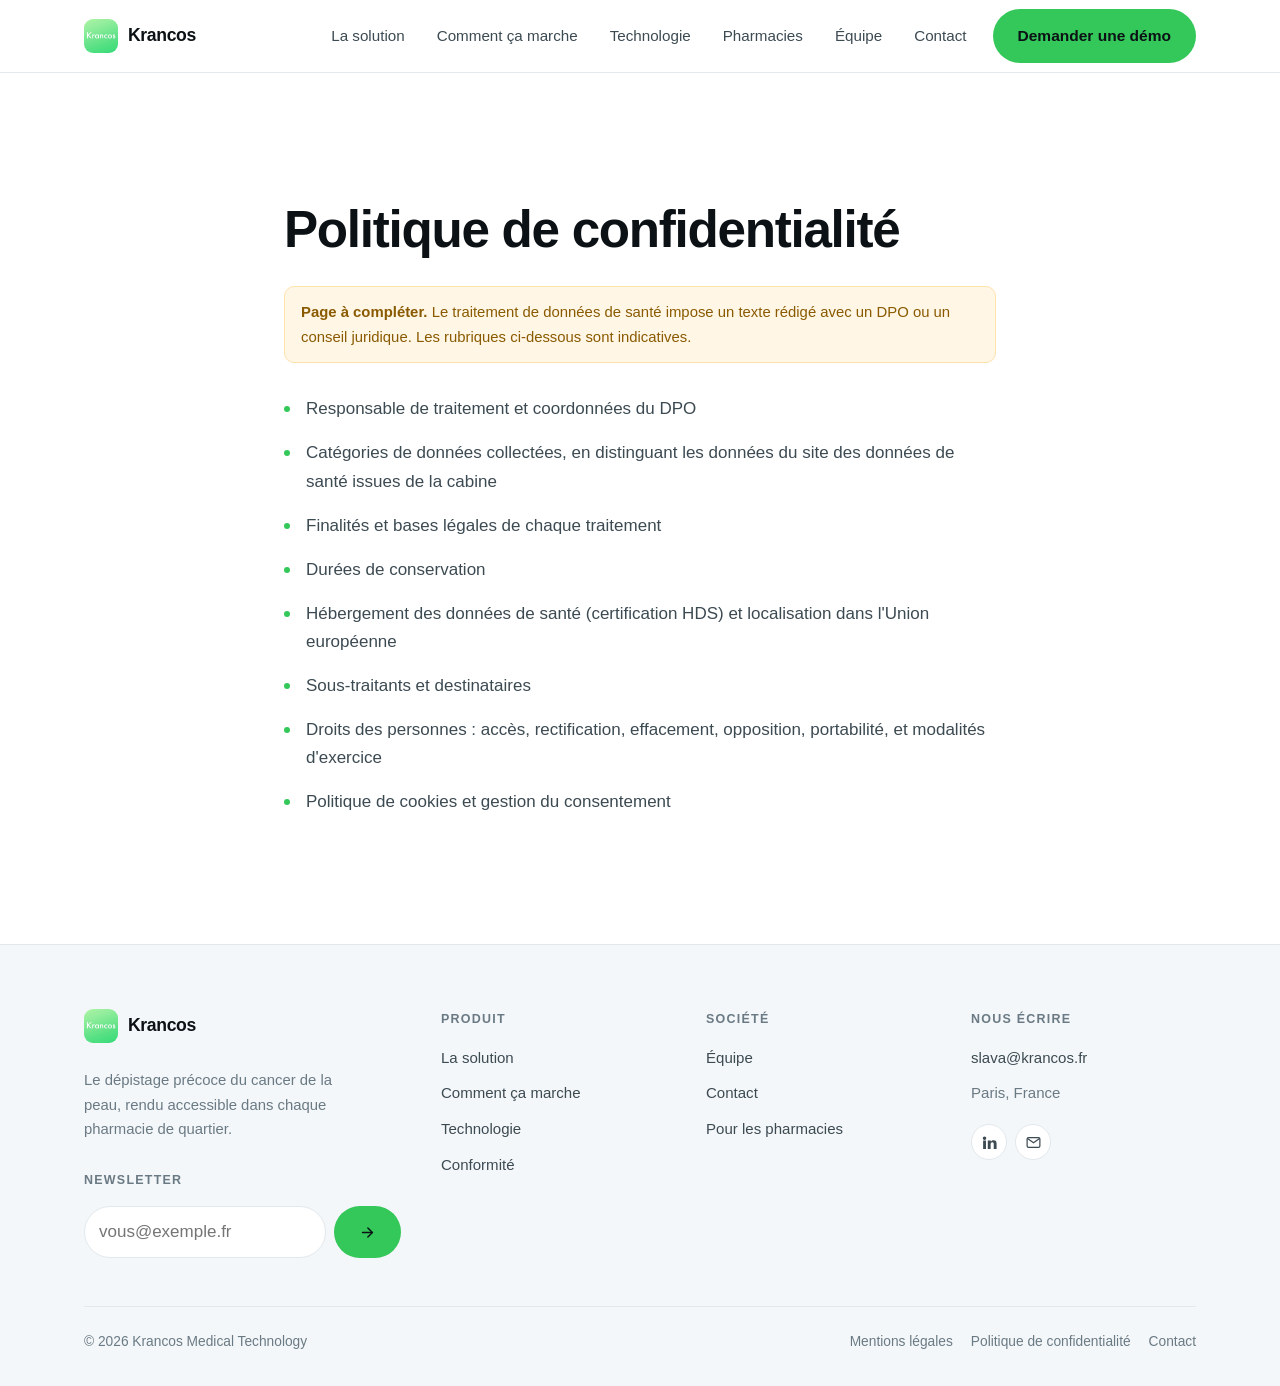
==== confidentialite.html @ 79fe3eb1 "Initial commit" ====
<!DOCTYPE html>
<html lang="fr">
<head>
<meta charset="UTF-8">
<meta name="viewport" content="width=device-width, initial-scale=1">
<title>Politique de confidentialité | Krancos</title>
<meta name="robots" content="noindex">
<link rel="icon" href="assets/logo.png">
<link rel="stylesheet" href="css/styles.css">
</head>
<body>

<a class="skip-link" href="#main">Aller au contenu principal</a>
<div id="site-nav"></div>

<main id="main">
  <section class="section">
    <div class="shell prose">
      <h1 class="title--page">Politique de confidentialité</h1>

      <p class="alert alert--warn" style="margin-top:28px">
        <strong>Page à compléter.</strong> Le traitement de données de santé
        impose un texte rédigé avec un DPO ou un conseil juridique. Les
        rubriques ci-dessous sont indicatives.
      </p>

      <ul>
        <li>Responsable de traitement et coordonnées du DPO</li>
        <li>
          Catégories de données collectées, en distinguant les données du site
          des données de santé issues de la cabine
        </li>
        <li>Finalités et bases légales de chaque traitement</li>
        <li>Durées de conservation</li>
        <li>
          Hébergement des données de santé (certification HDS) et localisation
          dans l'Union européenne
        </li>
        <li>Sous-traitants et destinataires</li>
        <li>
          Droits des personnes : accès, rectification, effacement, opposition,
          portabilité, et modalités d'exercice
        </li>
        <li>Politique de cookies et gestion du consentement</li>
      </ul>
    </div>
  </section>
</main>

<div id="site-footer"></div>
<script src="js/site.js"></script>
</body>
</html>
---- css/styles.css ----
/* ==========================================================================
   Krancos — feuille de styles
   Palette : blanc + argent/graphite + vert Krancos (#34C759)
   ========================================================================== */

/* --------------------------------------------------------------------------
   Système chromatique : blanc + argent/graphite + vert Krancos.

   Trois plans seulement :
     - clair    : blanc, texte encre
     - argent   : #f4f7f9, respiration entre deux blocs
     - profond  : graphite froid, texte argent, vert utilisable EN TEXTE

   Le vert #34C759 ne fait que 2,2:1 sur blanc : sur fond clair il reste un
   aplat. Sur graphite il monte à 8,6:1 et devient enfin du texte.
   -------------------------------------------------------------------------- */

:root {
  /* --- Marque --- */
  --krancos-green: #34c759;
  --krancos-green-bright: #4ad46c;
  --krancos-green-dark: #23a344;
  --krancos-green-tint: #eaf9ee;
  --accent: #0a7f4b;              /* émeraude, 5,06:1 sur blanc */

  /* --- Plan clair --- */
  --white: #ffffff;
  --ink: #0b1114;
  --ink-soft: #3c4a52;
  --ink-muted: #6a7a84;
  --line: #e2e8ec;
  --surface-alt: #f4f7f9;         /* argent froid */

  /* --- Plan profond --- */
  --deep: #0b1014;
  --deep-raised: #141c22;
  --silver-bright: #eaf0f4;       /* titres sur graphite */
  --silver: #c3ced7;              /* corps sur graphite */
  --silver-dim: #8f9ea9;          /* mentions secondaires */
  --silver-line: rgba(195, 206, 215, 0.14);
  --silver-line-strong: rgba(195, 206, 215, 0.26);

  /* --- Dégradés : lueur froide + filet métallique --- */
  --bloom: radial-gradient(115% 85% at 50% -12%, #1d2932 0%, #0b1014 62%);
  --sheen: linear-gradient(90deg, transparent, rgba(234,240,244,.5), transparent);
  --chrome: linear-gradient(180deg, rgba(255,255,255,.06), rgba(255,255,255,0));

  /* --- Typographie --- */
  --font-sans: ui-sans-serif, -apple-system, BlinkMacSystemFont, "Segoe UI",
    "Helvetica Neue", Arial, sans-serif;

  /* --- Rythme & formes --- */
  --radius-sm: 10px;
  --radius: 16px;
  --radius-lg: 28px;
  --radius-pill: 999px;

  --shell: 1160px;
  --gutter: 24px;

  --shadow-sm: 0 1px 2px rgba(11, 16, 20, 0.05);
  --shadow: 0 12px 32px -12px rgba(11, 16, 20, 0.16);

  --nav-h: 72px;
}

/* ==========================================================================
   Base
   ========================================================================== */

*,
*::before,
*::after {
  box-sizing: border-box;
}

html {
  scroll-behavior: smooth;
  scroll-padding-top: calc(var(--nav-h) + 16px);
  -webkit-text-size-adjust: 100%;
}

body {
  margin: 0;
  background: var(--white);
  color: var(--ink);
  font-family: var(--font-sans);
  font-size: 17px;
  line-height: 1.65;
  -webkit-font-smoothing: antialiased;
}

h1,
h2,
h3,
h4 {
  margin: 0;
  line-height: 1.12;
  letter-spacing: -0.025em;
  font-weight: 600;
}

h1 {
  font-size: clamp(2.35rem, 5.4vw, 4rem);
}
h2 {
  font-size: clamp(1.8rem, 3.6vw, 2.7rem);
}
h3 {
  font-size: 1.15rem;
  letter-spacing: -0.015em;
}

p {
  margin: 0;
}

a {
  color: inherit;
  text-decoration: none;
}

img {
  max-width: 100%;
  display: block;
}

button,
input,
textarea,
select {
  font: inherit;
  color: inherit;
}

:focus-visible {
  outline: 2px solid var(--ink);
  outline-offset: 3px;
  border-radius: 4px;
}

/* ==========================================================================
   Primitives de mise en page
   ========================================================================== */

.shell {
  width: 100%;
  max-width: var(--shell);
  margin-inline: auto;
  padding-inline: var(--gutter);
}

.section {
  padding-block: clamp(72px, 10vw, 128px);
}

.section--alt {
  background: var(--surface-alt);
  border-block: 1px solid var(--line);
}

.section--flush {
  padding-top: 0;
}

.section__head {
  max-width: 660px;
  margin-bottom: 56px;
}

.section__head--center {
  margin-inline: auto;
  text-align: center;
}

.section__head--center .lede {
  margin-inline: auto;
}

.eyebrow {
  display: inline-flex;
  align-items: center;
  gap: 8px;
  font-size: 0.78rem;
  font-weight: 600;
  letter-spacing: 0.1em;
  text-transform: uppercase;
  color: var(--ink);
  background: var(--krancos-green-tint);
  border-radius: var(--radius-pill);
  padding: 6px 14px;
  margin-bottom: 20px;
}

.lede {
  margin-top: 20px;
  font-size: 1.1rem;
  color: var(--ink-soft);
  max-width: 62ch;
}

.lede--sm {
  font-size: 0.95rem;
}

.muted {
  color: var(--ink-muted);
}

.link-green {
  color: var(--ink);
  font-weight: 600;
}

.title--sm {
  font-size: clamp(1.5rem, 2.8vw, 2rem);
}

.title--page {
  font-size: clamp(2.1rem, 4.4vw, 3.2rem);
}

/* ==========================================================================
   Boutons
   ========================================================================== */

.btn {
  display: inline-flex;
  align-items: center;
  justify-content: center;
  gap: 8px;
  padding: 13px 24px;
  border-radius: var(--radius-pill);
  border: 1px solid transparent;
  font-size: 0.97rem;
  font-weight: 600;
  cursor: pointer;
  transition: transform 0.18s ease, background-color 0.18s ease,
    border-color 0.18s ease, box-shadow 0.18s ease;
}

.btn:hover {
  transform: translateY(-1px);
}

.btn:active {
  transform: translateY(0);
}

.btn--primary {
  background: var(--krancos-green);
  color: var(--ink);
}

.btn--primary:hover {
  background: var(--krancos-green-dark);
}

.btn--ghost {
  background: var(--white);
  color: var(--ink);
  border-color: var(--line);
}

.btn--ghost:hover {
  border-color: var(--krancos-green);
  color: var(--ink);
}

.btn--onDark {
  background: var(--krancos-green);
  color: var(--deep);
}

.btn--onDark:hover {
  background: var(--krancos-green-bright);
}

/* Bouton secondaire posé sur l'aplat vert : texte encre, pas blanc. */
.btn--outlineLight {
  background: transparent;
  color: var(--silver-bright);
  border-color: var(--silver-line-strong);
}

.btn--outlineLight:hover {
  background: rgba(234, 240, 244, 0.07);
  border-color: var(--silver);
  color: var(--silver-bright);
}

/* ==========================================================================
   Navigation
   ========================================================================== */

.nav {
  position: sticky;
  top: 0;
  z-index: 50;
  background: rgba(255, 255, 255, 0.82);
  backdrop-filter: saturate(180%) blur(14px);
  border-bottom: 1px solid var(--line);
}

.nav__inner {
  height: var(--nav-h);
  display: flex;
  align-items: center;
  gap: 24px;
}

.nav__brand {
  display: inline-flex;
  align-items: center;
  gap: 10px;
  font-weight: 600;
  letter-spacing: -0.02em;
  font-size: 1.1rem;
  margin-right: auto;
}

.nav__logo {
  width: 34px;
  height: 34px;
  border-radius: 9px;
  object-fit: cover;
}

.nav__links {
  display: flex;
  align-items: center;
  gap: 4px;
  list-style: none;
  margin: 0;
  padding: 0;
}

.nav__link {
  display: block;
  padding: 9px 14px;
  border-radius: var(--radius-pill);
  font-size: 0.95rem;
  font-weight: 500;
  color: var(--ink-soft);
  transition: color 0.15s ease, background-color 0.15s ease;
}

.nav__link:hover {
  color: var(--ink);
  background: var(--surface-alt);
}

.nav__link[aria-current="page"] {
  color: var(--ink);
  background: var(--krancos-green-tint);
}

.nav__cta {
  margin-left: 8px;
}

.nav__toggle {
  display: none;
  width: 42px;
  height: 42px;
  align-items: center;
  justify-content: center;
  flex-direction: column;
  background: var(--white);
  border: 1px solid var(--line);
  border-radius: 12px;
  cursor: pointer;
}

.nav__toggleBar {
  display: block;
  width: 17px;
  height: 1.5px;
  background: var(--ink);
  border-radius: 2px;
  transition: transform 0.2s ease, opacity 0.2s ease;
}

.nav__toggleBar + .nav__toggleBar {
  margin-top: 4px;
}

.nav__toggle[aria-expanded="true"] .nav__toggleBar:nth-child(1) {
  transform: translateY(5.5px) rotate(45deg);
}
.nav__toggle[aria-expanded="true"] .nav__toggleBar:nth-child(2) {
  opacity: 0;
}
.nav__toggle[aria-expanded="true"] .nav__toggleBar:nth-child(3) {
  transform: translateY(-5.5px) rotate(-45deg);
}

@media (max-width: 900px) {
  .nav__toggle {
    display: inline-flex;
  }

  .nav__links {
    position: absolute;
    top: var(--nav-h);
    left: 0;
    right: 0;
    flex-direction: column;
    align-items: stretch;
    gap: 2px;
    padding: 14px var(--gutter) 22px;
    background: var(--white);
    border-bottom: 1px solid var(--line);
    box-shadow: var(--shadow);
    transform: translateY(-8px);
    opacity: 0;
    visibility: hidden;
    transition: opacity 0.18s ease, transform 0.18s ease, visibility 0.18s;
  }

  .nav__links[data-open="true"] {
    transform: translateY(0);
    opacity: 1;
    visibility: visible;
  }

  .nav__link {
    padding: 12px 14px;
  }

  .nav__cta {
    margin-left: 0;
    margin-top: 8px;
  }
}

/* ==========================================================================
   Hero
   ========================================================================== */

.hero {
  position: relative;
  overflow: hidden;
  padding-block: clamp(64px, 9vw, 116px) clamp(72px, 10vw, 120px);
  background: var(--white);
}

.hero__grid {
  display: grid;
  grid-template-columns: 1.05fr 0.95fr;
  gap: clamp(40px, 6vw, 76px);
  align-items: center;
}

.hero__title span {
  color: var(--ink);
}

.hero__sub {
  margin-top: 24px;
  font-size: 1.15rem;
  color: var(--ink-soft);
  max-width: 54ch;
}

.hero__actions {
  display: flex;
  flex-wrap: wrap;
  gap: 12px;
  margin-top: 36px;
}

.hero__points {
  display: flex;
  flex-wrap: wrap;
  gap: 10px 22px;
  margin: 36px 0 0;
  padding: 0;
  list-style: none;
  font-size: 0.93rem;
  color: var(--ink-muted);
}

.hero__point {
  display: inline-flex;
  align-items: center;
  gap: 8px;
}

/* Visuel : représentation abstraite de la cabine et du scan. */
/* Photo de la cabine, posée directement sur le blanc du hero. */
.hero__visual {
  position: relative;
  display: flex;
  justify-content: center;
  align-items: flex-end;
}

.hero__cabin {
  position: relative;
  width: 100%;
  max-width: 430px;
  height: auto;
}

/* Halo froid : rappelle l'éclairage LED de la cabine. */
.hero__visual::before {
  content: "";
  position: absolute;
  bottom: 8%;
  width: 78%;
  aspect-ratio: 1;
  border-radius: 50%;
  background: radial-gradient(circle, rgba(126, 158, 178, 0.20), transparent 62%);
  filter: blur(26px);
}

.hero__badge {
  position: absolute;
  bottom: 6px;
  left: 0;
  right: 0;
  margin-inline: auto;
  width: max-content;
  max-width: 100%;
  display: flex;
  align-items: center;
  gap: 12px;
  padding: 14px 16px;
  border-radius: var(--radius);
  background: rgba(255, 255, 255, 0.92);
  backdrop-filter: blur(8px);
  border: 1px solid var(--line);
  box-shadow: var(--shadow-sm);
  font-size: 0.88rem;
}

.hero__badgeDot {
  width: 9px;
  height: 9px;
  border-radius: 50%;
  background: var(--krancos-green);
  flex: none;
}

@media (max-width: 900px) {
  .hero__grid {
    grid-template-columns: 1fr;
  }

  .hero__visual {
    order: -1;
  }

  .hero__cabin {
    max-width: 320px;
  }
}

@media (prefers-reduced-motion: reduce) {
  html {
    scroll-behavior: auto;
  }
}

/* ==========================================================================
   Grilles & cartes
   ========================================================================== */

.grid {
  display: grid;
  gap: 20px;
}

.grid--3 {
  grid-template-columns: repeat(3, 1fr);
}
.grid--4 {
  grid-template-columns: repeat(4, 1fr);
}

@media (max-width: 900px) {
  .grid--3,
  .grid--4 {
    grid-template-columns: repeat(2, 1fr);
  }
}

@media (max-width: 620px) {
  .grid--3,
  .grid--4 {
    grid-template-columns: 1fr;
  }
}

.card {
  background: var(--white);
  border: 1px solid var(--line);
  border-radius: var(--radius);
  padding: 28px;
  transition: border-color 0.18s ease, transform 0.18s ease,
    box-shadow 0.18s ease;
}

.card:hover {
  border-color: rgba(52, 199, 89, 0.45);
  transform: translateY(-2px);
  box-shadow: var(--shadow);
}

.card__title {
  margin-bottom: 10px;
}

.card__body {
  color: var(--ink-soft);
  font-size: 0.97rem;
}

.icon {
  width: 44px;
  height: 44px;
  border-radius: 13px;
  display: grid;
  place-items: center;
  background: var(--krancos-green-tint);
  color: var(--ink);
  margin-bottom: 18px;
}

/* --- Statistiques --- */

.stat {
  padding: 28px;
  border-radius: var(--radius);
  background: var(--white);
  border: 1px solid var(--line);
}

.stat__value {
  font-size: clamp(2.1rem, 4vw, 2.9rem);
  font-weight: 600;
  letter-spacing: -0.035em;
  color: var(--ink);
  line-height: 1;
}

.stat__label {
  margin-top: 12px;
  font-size: 0.94rem;
  color: var(--ink-soft);
}

.footnote {
  margin-top: 28px;
  font-size: 0.83rem;
  color: var(--ink-muted);
  max-width: 70ch;
}

/* ==========================================================================
   Étapes
   ========================================================================== */

.steps {
  display: grid;
  grid-template-columns: repeat(4, 1fr);
  gap: 20px;
}

@media (max-width: 900px) {
  .steps {
    grid-template-columns: repeat(2, 1fr);
  }
}

@media (max-width: 620px) {
  .steps {
    grid-template-columns: 1fr;
  }
}

.step {
  position: relative;
  padding: 30px 26px;
  border-radius: var(--radius);
  background: var(--white);
  border: 1px solid var(--line);
}

.step__num {
  display: grid;
  place-items: center;
  width: 36px;
  height: 36px;
  border-radius: 50%;
  background: var(--krancos-green);
  color: var(--white);
  font-size: 0.9rem;
  font-weight: 600;
  margin-bottom: 18px;
}

.step__title {
  margin-bottom: 10px;
}

.step__body {
  font-size: 0.95rem;
  color: var(--ink-soft);
}

/* Connecteur entre les étapes (desktop uniquement). */
.step:not(:last-child)::after {
  content: "";
  position: absolute;
  top: 48px;
  right: -13px;
  width: 6px;
  height: 6px;
  border-top: 1.5px solid var(--line);
  border-right: 1.5px solid var(--line);
  transform: rotate(45deg);
}

@media (max-width: 900px) {
  .step::after {
    display: none;
  }
}

/* ==========================================================================
   Blocs en deux colonnes
   ========================================================================== */

.split {
  display: grid;
  grid-template-columns: 1fr 1fr;
  gap: clamp(36px, 5vw, 72px);
  align-items: center;
}

@media (max-width: 900px) {
  .split {
    grid-template-columns: 1fr;
  }
}

.featureList {
  list-style: none;
  margin: 36px 0 0;
  padding: 0;
  display: grid;
  gap: 18px;
}

.featureList li {
  display: grid;
  grid-template-columns: 26px 1fr;
  gap: 14px;
  align-items: start;
}

.featureList strong {
  display: block;
  font-weight: 600;
  margin-bottom: 3px;
}

.featureList span {
  color: var(--ink-soft);
  font-size: 0.96rem;
}

.check {
  width: 24px;
  height: 24px;
  border-radius: 50%;
  background: var(--krancos-green-tint);
  color: var(--ink);
  display: grid;
  place-items: center;
  margin-top: 2px;
}

.specPanel {
  border-radius: var(--radius-lg);
  border: 1px solid var(--line);
  background: var(--white);
  box-shadow: var(--shadow);
  overflow: hidden;
}

.specPanel__head {
  padding: 20px 26px;
  background: var(--surface-alt);
  border-bottom: 1px solid var(--line);
  font-size: 0.8rem;
  font-weight: 600;
  letter-spacing: 0.09em;
  text-transform: uppercase;
  color: var(--ink-muted);
}

.specPanel dl {
  margin: 0;
}

.specRow {
  display: flex;
  justify-content: space-between;
  align-items: baseline;
  gap: 20px;
  padding: 17px 26px;
  font-size: 0.95rem;
}

.specRow + .specRow {
  border-top: 1px solid var(--line);
}

.specRow dt {
  color: var(--ink-muted);
}

.specRow dd {
  margin: 0;
  font-weight: 500;
  text-align: right;
}

/* ==========================================================================
   Bandeau vert
   ========================================================================== */

.band {
  position: relative;
  overflow: hidden;
  background: var(--deep);
  background-image: var(--bloom);
  color: var(--silver-bright);
  border: 1px solid var(--silver-line);
  border-radius: var(--radius-lg);
  padding: clamp(40px, 6vw, 68px);
}

/* Filet métallique sur l'arête haute. */
.band::before {
  content: "";
  position: absolute;
  inset: 0 0 auto;
  height: 1px;
  background: var(--sheen);
}

.band h2 {
  max-width: 20ch;
}

.band p {
  margin-top: 18px;
  max-width: 56ch;
  color: var(--silver);
}

.band__actions {
  display: flex;
  flex-wrap: wrap;
  gap: 12px;
  margin-top: 32px;
}

/* ==========================================================================
   Formulaires
   ========================================================================== */

.form {
  display: grid;
  gap: 18px;
}

.field {
  display: grid;
  gap: 7px;
}

.field label {
  font-size: 0.9rem;
  font-weight: 500;
}

.field input,
.field textarea,
.field select {
  width: 100%;
  padding: 12px 14px;
  border: 1px solid var(--line);
  border-radius: var(--radius-sm);
  background: var(--white);
  transition: border-color 0.15s ease, box-shadow 0.15s ease;
}

.field input:focus,
.field textarea:focus,
.field select:focus {
  outline: none;
  border-color: var(--krancos-green);
  box-shadow: 0 0 0 3px rgba(52, 199, 89, 0.16);
}

.field textarea {
  min-height: 140px;
  resize: vertical;
}

.field__hint {
  font-size: 0.82rem;
  color: var(--ink-muted);
}

.formRow {
  display: grid;
  grid-template-columns: 1fr 1fr;
  gap: 18px;
}

@media (max-width: 620px) {
  .formRow {
    grid-template-columns: 1fr;
  }
}

.formCard {
  background: var(--white);
  border: 1px solid var(--line);
  border-radius: var(--radius-lg);
  padding: clamp(26px, 4vw, 40px);
  box-shadow: var(--shadow);
}

.alert {
  padding: 13px 16px;
  border-radius: var(--radius-sm);
  font-size: 0.93rem;
}

.alert--ok {
  background: var(--krancos-green-tint);
  color: var(--ink);
  border: 1px solid var(--krancos-green-tint-strong);
}

.alert--warn {
  background: #fff6e5;
  color: #8a5a00;
  border: 1px solid #ffe3ad;
}

/* ==========================================================================
   Équipe
   ========================================================================== */

.team {
  display: grid;
  grid-template-columns: repeat(3, 1fr);
  gap: clamp(28px, 4vw, 48px);
}

@media (max-width: 900px) {
  .team {
    grid-template-columns: 1fr;
    max-width: 380px;
    margin-inline: auto;
  }
}

.member {
  text-align: center;
}

/* Gabarit d'image rond — y déposer la photo du membre. */
.member__photo {
  width: min(220px, 62vw);
  aspect-ratio: 1 / 1;
  margin: 0 auto 24px;
  border-radius: 50%;
  overflow: hidden;
  background: var(--krancos-green-tint);
  border: 1px solid rgba(52, 199, 89, 0.3);
  display: grid;
  place-items: center;
}

.member__photo img {
  width: 100%;
  height: 100%;
  object-fit: cover;
}

.member__name {
  font-size: 1.45rem;
  font-weight: 650;
  letter-spacing: -0.025em;
  color: var(--accent);
}

/* Fonction en pastille verte : texte encre sur aplat (9,5:1). */
.member__role {
  display: inline-block;
  margin-top: 12px;
  padding: 6px 18px;
  border-radius: var(--radius-pill);
  background: var(--krancos-green);
  color: var(--ink);
  font-size: 0.95rem;
  font-weight: 700;
  letter-spacing: 0.14em;
  text-transform: uppercase;
}

/* Lignes de parcours sous chaque membre, précédées de leur icône. */
.member__creds {
  list-style: none;
  margin: 22px 0 0;
  padding: 0;
  display: grid;
  gap: 9px;
  font-size: 0.96rem;
  color: var(--ink-soft);
}

.member__creds li {
  display: flex;
  align-items: center;
  justify-content: center;
  gap: 9px;
}

.member__creds svg {
  flex: none;
  color: var(--ink-muted);
}

/* Formation : icône mise en avant dans le vert d'accent. */
.member__creds .is-edu svg {
  color: var(--accent);
}

.member__creds sup {
  font-size: 0.7em;
  line-height: 0;
}

/* Renvois des astérisques (ICP, UdS). */
.team__notes {
  display: flex;
  flex-wrap: wrap;
  justify-content: center;
  gap: 6px 24px;
  margin-top: 56px;
  font-size: 0.83rem;
  color: var(--ink-muted);
}

.team__notes sup {
  font-size: 0.8em;
  line-height: 0;
}

/* ==========================================================================
   En-tête des sous-pages
   ========================================================================== */

.pageHead {
  padding-block: clamp(56px, 8vw, 96px) clamp(40px, 5vw, 64px);
  background: var(--surface-alt);
  border-bottom: 1px solid var(--line);
}

/* --- Pages légales --- */

.prose {
  max-width: 760px;
}

.prose ul {
  list-style: none;
  margin: 32px 0 0;
  padding: 0;
  display: grid;
  gap: 16px;
  color: var(--ink-soft);
}

.prose ul li {
  display: grid;
  grid-template-columns: 8px 1fr;
  gap: 14px;
  align-items: start;
}

.prose ul li::before {
  content: "";
  width: 6px;
  height: 6px;
  border-radius: 50%;
  background: var(--krancos-green);
  margin-top: 11px;
}

/* ==========================================================================
   Pied de page
   ========================================================================== */

.footer {
  background: var(--surface-alt);
  border-top: 1px solid var(--line);
  padding-block: 64px 32px;
}

.footer__grid {
  display: grid;
  grid-template-columns: 1.4fr 1fr 1fr 1fr;
  gap: 40px;
}

@media (max-width: 900px) {
  .footer__grid {
    grid-template-columns: 1fr 1fr;
  }
}

@media (max-width: 620px) {
  .footer__grid {
    grid-template-columns: 1fr;
  }
}

.footer__brand {
  display: inline-flex;
  align-items: center;
  gap: 10px;
  font-weight: 600;
  font-size: 1.1rem;
  letter-spacing: -0.02em;
}

.footer__blurb {
  margin-top: 16px;
  font-size: 0.93rem;
  color: var(--ink-muted);
  max-width: 34ch;
}

.footer__colTitle {
  font-size: 0.78rem;
  font-weight: 600;
  letter-spacing: 0.1em;
  text-transform: uppercase;
  color: var(--ink-muted);
  margin-bottom: 16px;
}

.footer__colTitle--spaced {
  margin-top: 28px;
}

.footer__list {
  list-style: none;
  margin: 0;
  padding: 0;
  display: grid;
  gap: 11px;
  font-size: 0.94rem;
}

.footer__list a {
  color: var(--ink-soft);
  transition: color 0.15s ease;
}

.footer__list a:hover {
  color: var(--ink);
}

.newsletter {
  display: flex;
  gap: 8px;
  margin-top: 14px;
  max-width: 360px;
}

.newsletter input {
  flex: 1;
  min-width: 0;
  padding: 11px 14px;
  border: 1px solid var(--line);
  border-radius: var(--radius-pill);
  background: var(--white);
}

.newsletter input:focus {
  outline: none;
  border-color: var(--krancos-green);
  box-shadow: 0 0 0 3px rgba(52, 199, 89, 0.16);
}

.footer__bottom {
  margin-top: 48px;
  padding-top: 24px;
  border-top: 1px solid var(--line);
  display: flex;
  flex-wrap: wrap;
  gap: 12px 24px;
  justify-content: space-between;
  align-items: center;
  font-size: 0.86rem;
  color: var(--ink-muted);
}

.footer__legal {
  display: flex;
  flex-wrap: wrap;
  gap: 18px;
  list-style: none;
  margin: 0;
  padding: 0;
}

.socials {
  display: flex;
  gap: 8px;
  margin-top: 18px;
}

.socials a {
  width: 36px;
  height: 36px;
  border-radius: 50%;
  display: grid;
  place-items: center;
  background: var(--white);
  border: 1px solid var(--line);
  color: var(--ink-soft);
  transition: color 0.15s ease, border-color 0.15s ease;
}

.socials a:hover {
  color: var(--ink);
  border-color: var(--krancos-green);
}

/* ==========================================================================
   Utilitaires
   ========================================================================== */

.sr-only {
  position: absolute;
  width: 1px;
  height: 1px;
  padding: 0;
  margin: -1px;
  overflow: hidden;
  clip: rect(0, 0, 0, 0);
  white-space: nowrap;
  border: 0;
}

.skip-link {
  position: absolute;
  left: 50%;
  transform: translate(-50%, -120%);
  z-index: 100;
  background: var(--krancos-green);
  color: var(--white);
  padding: 10px 18px;
  border-radius: 0 0 var(--radius-sm) var(--radius-sm);
  transition: transform 0.18s ease;
}

.skip-link:focus {
  transform: translate(-50%, 0);
}

/* ==========================================================================
   Plan profond — sections graphite
   Les composants (cartes, panneaux, étapes) héritent automatiquement de leur
   variante sombre : aucun balisage spécifique en dehors de .section--dark.
   ========================================================================== */

.section--dark {
  position: relative;
  background: var(--deep);
  background-image: var(--bloom);
  color: var(--silver);
  border-block: 1px solid var(--deep-raised);
}

/* Filets métalliques sur les arêtes : la signature « argent ». */
.section--dark::before,
.section--dark::after {
  content: "";
  position: absolute;
  left: 0;
  right: 0;
  height: 1px;
  background: var(--sheen);
}

.section--dark::before {
  top: 0;
}

.section--dark::after {
  bottom: 0;
  opacity: 0.5;
}

/* --- Typographie sur graphite --- */

.section--dark h2,
.section--dark h3,
.section--dark .stat__value,
.section--dark .member__name {
  color: var(--silver-bright);
}

.section--dark .lede,
.section--dark .card__body,
.section--dark .step__body,
.section--dark .stat__label,
.section--dark .featureList span {
  color: var(--silver);
}

.section--dark .footnote,
.section--dark .muted,
.section--dark .field__hint {
  color: var(--silver-dim);
}

/* Le vert devient enfin du texte : 8,6:1 sur graphite. */
.section--dark .eyebrow {
  color: var(--krancos-green);
  background: rgba(52, 199, 89, 0.12);
}

.section--dark .link-green {
  color: var(--krancos-green);
}

/* --- Surfaces surélevées --- */

.section--dark .card,
.section--dark .step,
.section--dark .stat,
.section--dark .specPanel,
.section--dark .formCard {
  background: var(--deep-raised);
  background-image: var(--chrome);
  border-color: var(--silver-line);
}

.section--dark .card:hover {
  border-color: rgba(52, 199, 89, 0.45);
  box-shadow: 0 16px 40px -20px rgba(0, 0, 0, 0.8);
}

.section--dark .specPanel__head {
  background: rgba(255, 255, 255, 0.03);
  border-bottom-color: var(--silver-line);
  color: var(--silver-dim);
}

.section--dark .specRow + .specRow {
  border-top-color: var(--silver-line);
}

.section--dark .specRow dt {
  color: var(--silver-dim);
}

.section--dark .specRow dd {
  color: var(--silver-bright);
}

/* --- Pastilles, icônes, puces --- */

.section--dark .icon,
.section--dark .check {
  background: rgba(52, 199, 89, 0.14);
  color: var(--krancos-green);
}

.section--dark .step__num {
  background: var(--krancos-green);
  color: var(--deep);
}

.section--dark .featureList strong {
  color: var(--silver-bright);
}

/* --- Contrôles --- */

.section--dark .btn--ghost {
  background: transparent;
  color: var(--silver-bright);
  border-color: var(--silver-line-strong);
}

.section--dark .btn--ghost:hover {
  border-color: var(--krancos-green);
  color: var(--krancos-green);
}

.section--dark .field input,
.section--dark .field textarea,
.section--dark .field select {
  background: rgba(0, 0, 0, 0.25);
  border-color: var(--silver-line-strong);
  color: var(--silver-bright);
}

/* --- Séparateur métallique autonome --- */

.rule {
  height: 1px;
  border: 0;
  margin: 0;
  background: linear-gradient(
    90deg,
    transparent,
    var(--line),
    transparent
  );
}
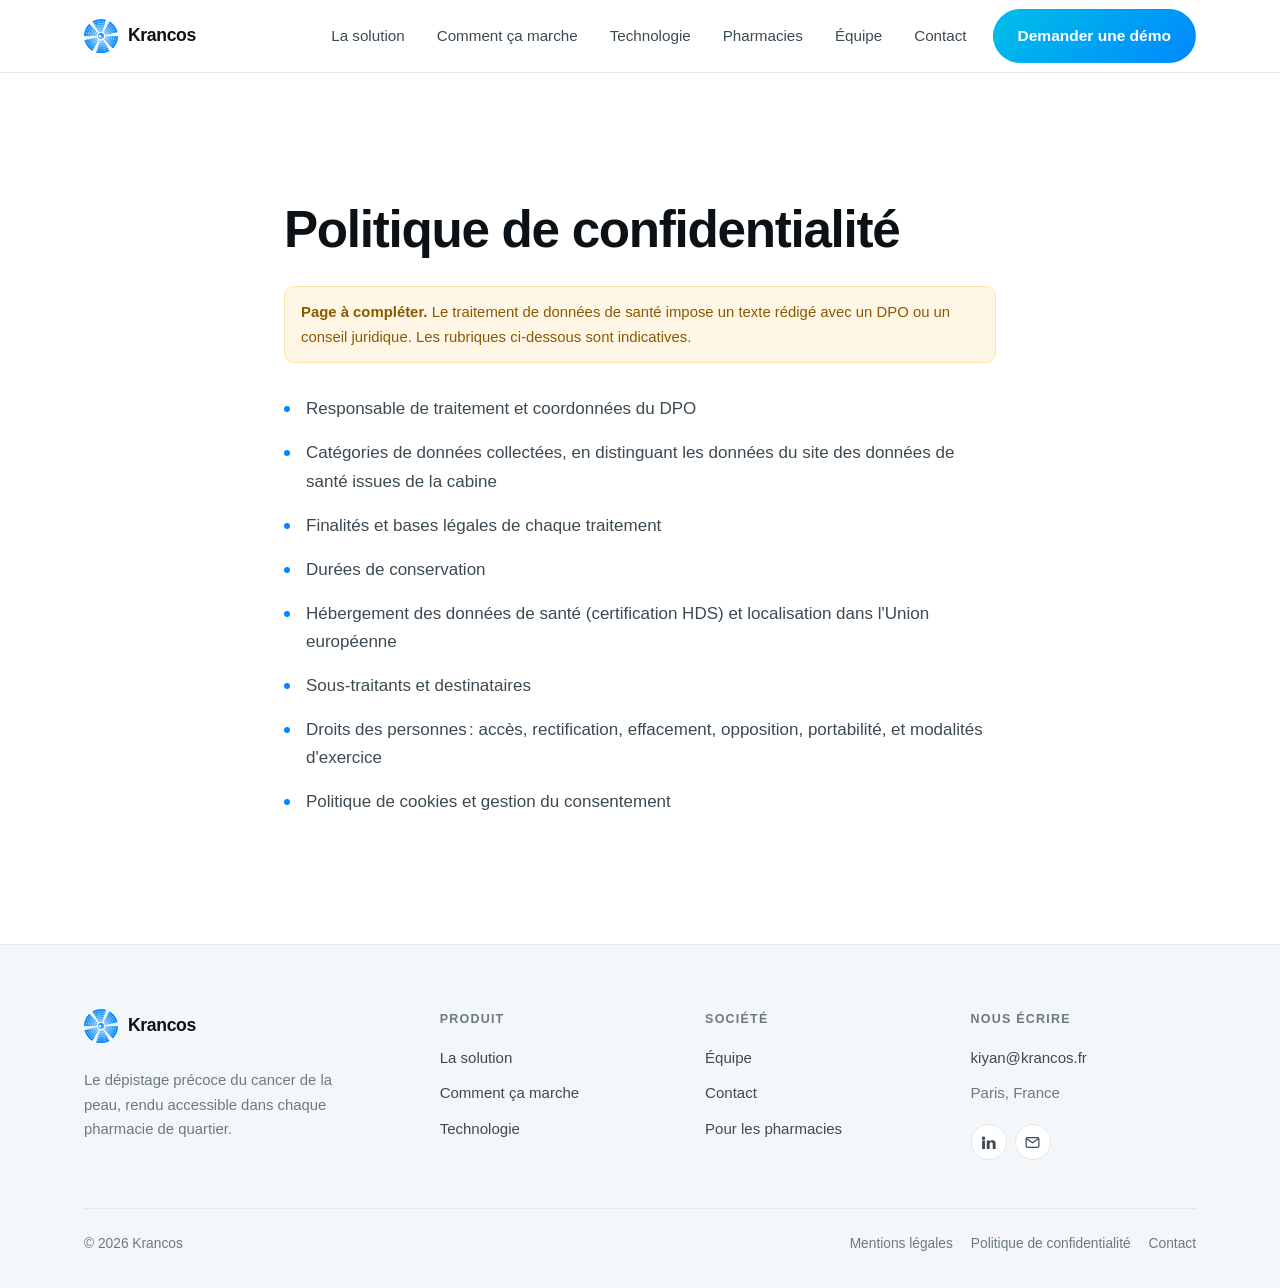
==== commit 79c63706: "Update" ====
--- a/confidentialite.html
+++ b/confidentialite.html
@@ -5,7 +5,6 @@
 <meta name="viewport" content="width=device-width, initial-scale=1">
 <title>Politique de confidentialité | Krancos</title>
 <meta name="robots" content="noindex">
-<link rel="icon" href="assets/logo.png">
 <link rel="stylesheet" href="css/styles.css">
 </head>
 <body>
@@ -38,7 +37,7 @@
         </li>
         <li>Sous-traitants et destinataires</li>
         <li>
-          Droits des personnes : accès, rectification, effacement, opposition,
+          Droits des personnes : accès, rectification, effacement, opposition,
           portabilité, et modalités d'exercice
         </li>
         <li>Politique de cookies et gestion du consentement</li>
--- a/css/styles.css
+++ b/css/styles.css
@@ -1,27 +1,35 @@
 /* ==========================================================================
    Krancos — feuille de styles
-   Palette : blanc + argent/graphite + vert Krancos (#34C759)
+   Palette : blanc + argent/graphite + bleu diagnostic -> cyan
    ========================================================================== */
 
 /* --------------------------------------------------------------------------
-   Système chromatique : blanc + argent/graphite + vert Krancos.
+   Système chromatique : blanc + argent/graphite + bleu diagnostic.
 
    Trois plans seulement :
      - clair    : blanc, texte encre
      - argent   : #f4f7f9, respiration entre deux blocs
-     - profond  : graphite froid, texte argent, vert utilisable EN TEXTE
-
-   Le vert #34C759 ne fait que 2,2:1 sur blanc : sur fond clair il reste un
-   aplat. Sur graphite il monte à 8,6:1 et devient enfin du texte.
+     - profond  : graphite froid bleuté, texte argent
+
+   Le dégradé de marque va du cyan au bleu (135deg). Il est identique
+   partout : bouton, numéro d'étape, pastille de fonction. La variante
+   --brand-gradient-deep ne sert qu'au survol.
    -------------------------------------------------------------------------- */
 
 :root {
-  /* --- Marque --- */
-  --krancos-green: #34c759;
-  --krancos-green-bright: #4ad46c;
-  --krancos-green-dark: #23a344;
-  --krancos-green-tint: #eaf9ee;
-  --accent: #0a7f4b;              /* émeraude, 5,06:1 sur blanc */
+  /* --- Marque : bleu diagnostic -> cyan ---
+     Reprend l'éclairage LED de la cabine. Les teintes vives servent aux
+     aplats et aux dégradés ; --brand-ink est la version texte sur blanc. */
+  --brand: #0088ff;
+  --brand-bright: #00c0e8;
+  --brand-deep: #0b6fd0;
+  --brand-ink: #0a63a8;
+  --brand-tint: #e9f4ff;   /* pastilles, icônes */
+  --brand-tint-strong: #cde6ff;
+
+  /* Le dégradé signature : balayage bleu -> cyan. */
+  --brand-gradient: linear-gradient(135deg, #00c0e8 0%, #0088ff 100%);
+  --brand-gradient-deep: linear-gradient(135deg, #009fc4 0%, #0b7ae6 100%);
 
   /* --- Plan clair --- */
   --white: #ffffff;
@@ -41,7 +49,7 @@
   --silver-line-strong: rgba(195, 206, 215, 0.26);
 
   /* --- Dégradés : lueur froide + filet métallique --- */
-  --bloom: radial-gradient(115% 85% at 50% -12%, #1d2932 0%, #0b1014 62%);
+  --bloom: radial-gradient(115% 85% at 50% -12%, #10283c 0%, #0a0f14 62%);
   --sheen: linear-gradient(90deg, transparent, rgba(234,240,244,.5), transparent);
   --chrome: linear-gradient(180deg, rgba(255,255,255,.06), rgba(255,255,255,0));
 
@@ -186,7 +194,7 @@
   letter-spacing: 0.1em;
   text-transform: uppercase;
   color: var(--ink);
-  background: var(--krancos-green-tint);
+  background: var(--brand-tint);
   border-radius: var(--radius-pill);
   padding: 6px 14px;
   margin-bottom: 20px;
@@ -207,7 +215,7 @@
   color: var(--ink-muted);
 }
 
-.link-green {
+.link-accent {
   color: var(--ink);
   font-weight: 600;
 }
@@ -248,12 +256,12 @@
 }
 
 .btn--primary {
-  background: var(--krancos-green);
-  color: var(--ink);
+  background: var(--brand-gradient);
+  color: var(--white);
 }
 
 .btn--primary:hover {
-  background: var(--krancos-green-dark);
+  background: var(--brand-gradient-deep);
 }
 
 .btn--ghost {
@@ -263,20 +271,20 @@
 }
 
 .btn--ghost:hover {
-  border-color: var(--krancos-green);
+  border-color: var(--brand);
   color: var(--ink);
 }
 
 .btn--onDark {
-  background: var(--krancos-green);
-  color: var(--deep);
+  background: var(--brand-gradient);
+  color: var(--white);
 }
 
 .btn--onDark:hover {
-  background: var(--krancos-green-bright);
-}
-
-/* Bouton secondaire posé sur l'aplat vert : texte encre, pas blanc. */
+  background: var(--brand-gradient-deep);
+}
+
+/* Bouton secondaire posé sur le graphite. */
 .btn--outlineLight {
   background: transparent;
   color: var(--silver-bright);
@@ -319,11 +327,11 @@
   margin-right: auto;
 }
 
+/* Marque circulaire : pas de rognage carré, l'image est contenue entière. */
 .nav__logo {
   width: 34px;
   height: 34px;
-  border-radius: 9px;
-  object-fit: cover;
+  object-fit: contain;
 }
 
 .nav__links {
@@ -352,7 +360,7 @@
 
 .nav__link[aria-current="page"] {
   color: var(--ink);
-  background: var(--krancos-green-tint);
+  background: var(--brand-tint);
 }
 
 .nav__cta {
@@ -470,6 +478,18 @@
   margin-top: 36px;
 }
 
+/* Mention de statut sous le hero : le dispositif n'est pas encore
+   commercialisé, la page ne doit pas laisser croire l'inverse. */
+.status {
+  margin-top: 28px;
+  padding-left: 13px;
+  border-left: 2px solid var(--brand);
+  font-size: 0.86rem;
+  line-height: 1.55;
+  color: var(--ink-muted);
+  max-width: 52ch;
+}
+
 .hero__points {
   display: flex;
   flex-wrap: wrap;
@@ -511,7 +531,7 @@
   width: 78%;
   aspect-ratio: 1;
   border-radius: 50%;
-  background: radial-gradient(circle, rgba(126, 158, 178, 0.20), transparent 62%);
+  background: radial-gradient(circle, rgba(0, 150, 220, 0.22), transparent 62%);
   filter: blur(26px);
 }
 
@@ -539,7 +559,7 @@
   width: 9px;
   height: 9px;
   border-radius: 50%;
-  background: var(--krancos-green);
+  background: var(--brand);
   flex: none;
 }
 
@@ -603,7 +623,7 @@
 }
 
 .card:hover {
-  border-color: rgba(52, 199, 89, 0.45);
+  border-color: rgba(0, 136, 255, 0.45);
   transform: translateY(-2px);
   box-shadow: var(--shadow);
 }
@@ -623,7 +643,7 @@
   border-radius: 13px;
   display: grid;
   place-items: center;
-  background: var(--krancos-green-tint);
+  background: var(--brand-tint);
   color: var(--ink);
   margin-bottom: 18px;
 }
@@ -694,7 +714,7 @@
   width: 36px;
   height: 36px;
   border-radius: 50%;
-  background: var(--krancos-green);
+  background: var(--brand-gradient);
   color: var(--white);
   font-size: 0.9rem;
   font-weight: 600;
@@ -776,7 +796,7 @@
   width: 24px;
   height: 24px;
   border-radius: 50%;
-  background: var(--krancos-green-tint);
+  background: var(--brand-tint);
   color: var(--ink);
   display: grid;
   place-items: center;
@@ -874,80 +894,21 @@
    Formulaires
    ========================================================================== */
 
-.form {
-  display: grid;
-  gap: 18px;
-}
-
-.field {
-  display: grid;
-  gap: 7px;
-}
-
-.field label {
-  font-size: 0.9rem;
-  font-weight: 500;
-}
-
-.field input,
-.field textarea,
-.field select {
-  width: 100%;
-  padding: 12px 14px;
-  border: 1px solid var(--line);
-  border-radius: var(--radius-sm);
-  background: var(--white);
-  transition: border-color 0.15s ease, box-shadow 0.15s ease;
-}
-
-.field input:focus,
-.field textarea:focus,
-.field select:focus {
-  outline: none;
-  border-color: var(--krancos-green);
-  box-shadow: 0 0 0 3px rgba(52, 199, 89, 0.16);
-}
-
-.field textarea {
-  min-height: 140px;
-  resize: vertical;
-}
-
 .field__hint {
   font-size: 0.82rem;
   color: var(--ink-muted);
 }
 
-.formRow {
-  display: grid;
-  grid-template-columns: 1fr 1fr;
-  gap: 18px;
-}
-
 @media (max-width: 620px) {
   .formRow {
     grid-template-columns: 1fr;
   }
-}
-
-.formCard {
-  background: var(--white);
-  border: 1px solid var(--line);
-  border-radius: var(--radius-lg);
-  padding: clamp(26px, 4vw, 40px);
-  box-shadow: var(--shadow);
 }
 
 .alert {
   padding: 13px 16px;
   border-radius: var(--radius-sm);
   font-size: 0.93rem;
-}
-
-.alert--ok {
-  background: var(--krancos-green-tint);
-  color: var(--ink);
-  border: 1px solid var(--krancos-green-tint-strong);
 }
 
 .alert--warn {
@@ -985,8 +946,8 @@
   margin: 0 auto 24px;
   border-radius: 50%;
   overflow: hidden;
-  background: var(--krancos-green-tint);
-  border: 1px solid rgba(52, 199, 89, 0.3);
+  background: var(--brand-tint);
+  border: 1px solid rgba(0, 136, 255, 0.3);
   display: grid;
   place-items: center;
 }
@@ -1001,7 +962,7 @@
   font-size: 1.45rem;
   font-weight: 650;
   letter-spacing: -0.025em;
-  color: var(--accent);
+  color: var(--brand-ink);
 }
 
 /* Fonction en pastille verte : texte encre sur aplat (9,5:1). */
@@ -1010,8 +971,8 @@
   margin-top: 12px;
   padding: 6px 18px;
   border-radius: var(--radius-pill);
-  background: var(--krancos-green);
-  color: var(--ink);
+  background: var(--brand-gradient);
+  color: var(--white);
   font-size: 0.95rem;
   font-weight: 700;
   letter-spacing: 0.14em;
@@ -1043,7 +1004,7 @@
 
 /* Formation : icône mise en avant dans le vert d'accent. */
 .member__creds .is-edu svg {
-  color: var(--accent);
+  color: var(--brand-ink);
 }
 
 .member__creds sup {
@@ -1104,7 +1065,7 @@
   width: 6px;
   height: 6px;
   border-radius: 50%;
-  background: var(--krancos-green);
+  background: var(--brand);
   margin-top: 11px;
 }
 
@@ -1161,10 +1122,6 @@
   margin-bottom: 16px;
 }
 
-.footer__colTitle--spaced {
-  margin-top: 28px;
-}
-
 .footer__list {
   list-style: none;
   margin: 0;
@@ -1181,28 +1138,6 @@
 
 .footer__list a:hover {
   color: var(--ink);
-}
-
-.newsletter {
-  display: flex;
-  gap: 8px;
-  margin-top: 14px;
-  max-width: 360px;
-}
-
-.newsletter input {
-  flex: 1;
-  min-width: 0;
-  padding: 11px 14px;
-  border: 1px solid var(--line);
-  border-radius: var(--radius-pill);
-  background: var(--white);
-}
-
-.newsletter input:focus {
-  outline: none;
-  border-color: var(--krancos-green);
-  box-shadow: 0 0 0 3px rgba(52, 199, 89, 0.16);
 }
 
 .footer__bottom {
@@ -1247,7 +1182,7 @@
 
 .socials a:hover {
   color: var(--ink);
-  border-color: var(--krancos-green);
+  border-color: var(--brand);
 }
 
 /* ==========================================================================
@@ -1271,7 +1206,7 @@
   left: 50%;
   transform: translate(-50%, -120%);
   z-index: 100;
-  background: var(--krancos-green);
+  background: var(--brand);
   color: var(--white);
   padding: 10px 18px;
   border-radius: 0 0 var(--radius-sm) var(--radius-sm);
@@ -1341,12 +1276,12 @@
 
 /* Le vert devient enfin du texte : 8,6:1 sur graphite. */
 .section--dark .eyebrow {
-  color: var(--krancos-green);
-  background: rgba(52, 199, 89, 0.12);
-}
-
-.section--dark .link-green {
-  color: var(--krancos-green);
+  color: var(--brand);
+  background: rgba(0, 136, 255, 0.12);
+}
+
+.section--dark .link-accent {
+  color: var(--brand);
 }
 
 /* --- Surfaces surélevées --- */
@@ -1362,7 +1297,7 @@
 }
 
 .section--dark .card:hover {
-  border-color: rgba(52, 199, 89, 0.45);
+  border-color: rgba(0, 136, 255, 0.45);
   box-shadow: 0 16px 40px -20px rgba(0, 0, 0, 0.8);
 }
 
@@ -1388,13 +1323,13 @@
 
 .section--dark .icon,
 .section--dark .check {
-  background: rgba(52, 199, 89, 0.14);
-  color: var(--krancos-green);
+  background: rgba(0, 136, 255, 0.14);
+  color: var(--brand);
 }
 
 .section--dark .step__num {
-  background: var(--krancos-green);
-  color: var(--deep);
+  background: var(--brand-gradient);
+  color: var(--white);
 }
 
 .section--dark .featureList strong {
@@ -1410,16 +1345,8 @@
 }
 
 .section--dark .btn--ghost:hover {
-  border-color: var(--krancos-green);
-  color: var(--krancos-green);
-}
-
-.section--dark .field input,
-.section--dark .field textarea,
-.section--dark .field select {
-  background: rgba(0, 0, 0, 0.25);
-  border-color: var(--silver-line-strong);
-  color: var(--silver-bright);
+  border-color: var(--brand);
+  color: var(--brand);
 }
 
 /* --- Séparateur métallique autonome --- */
@@ -1435,3 +1362,22 @@
     transparent
   );
 }
+
+/* ==========================================================================
+   Appel au contact (remplace les anciens formulaires)
+   ========================================================================== */
+
+.contactCTA {
+  max-width: 640px;
+}
+
+.contactCTA__btn {
+  margin-top: 28px;
+  font-size: 1.02rem;
+  padding: 15px 28px;
+}
+
+.contactCTA .field__hint,
+.contactCTA__btn + .footnote {
+  margin-top: 18px;
+}
